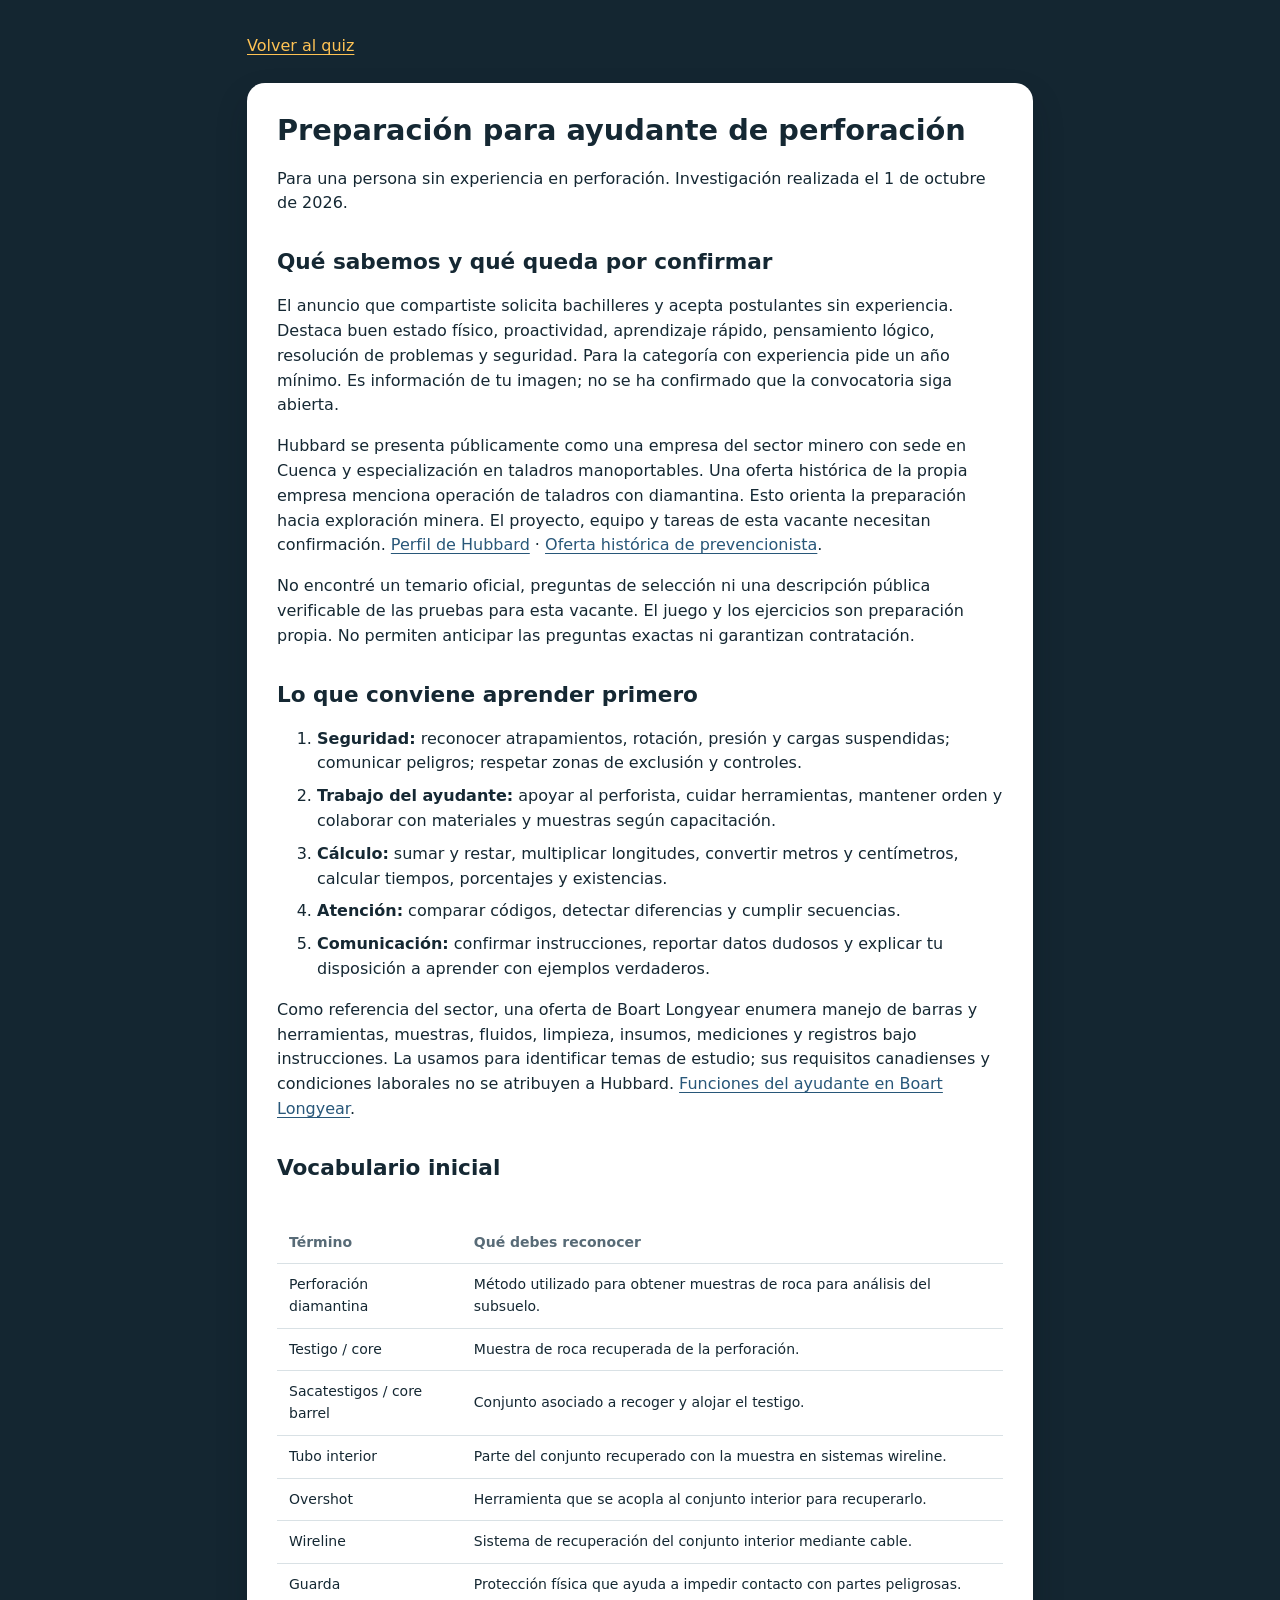
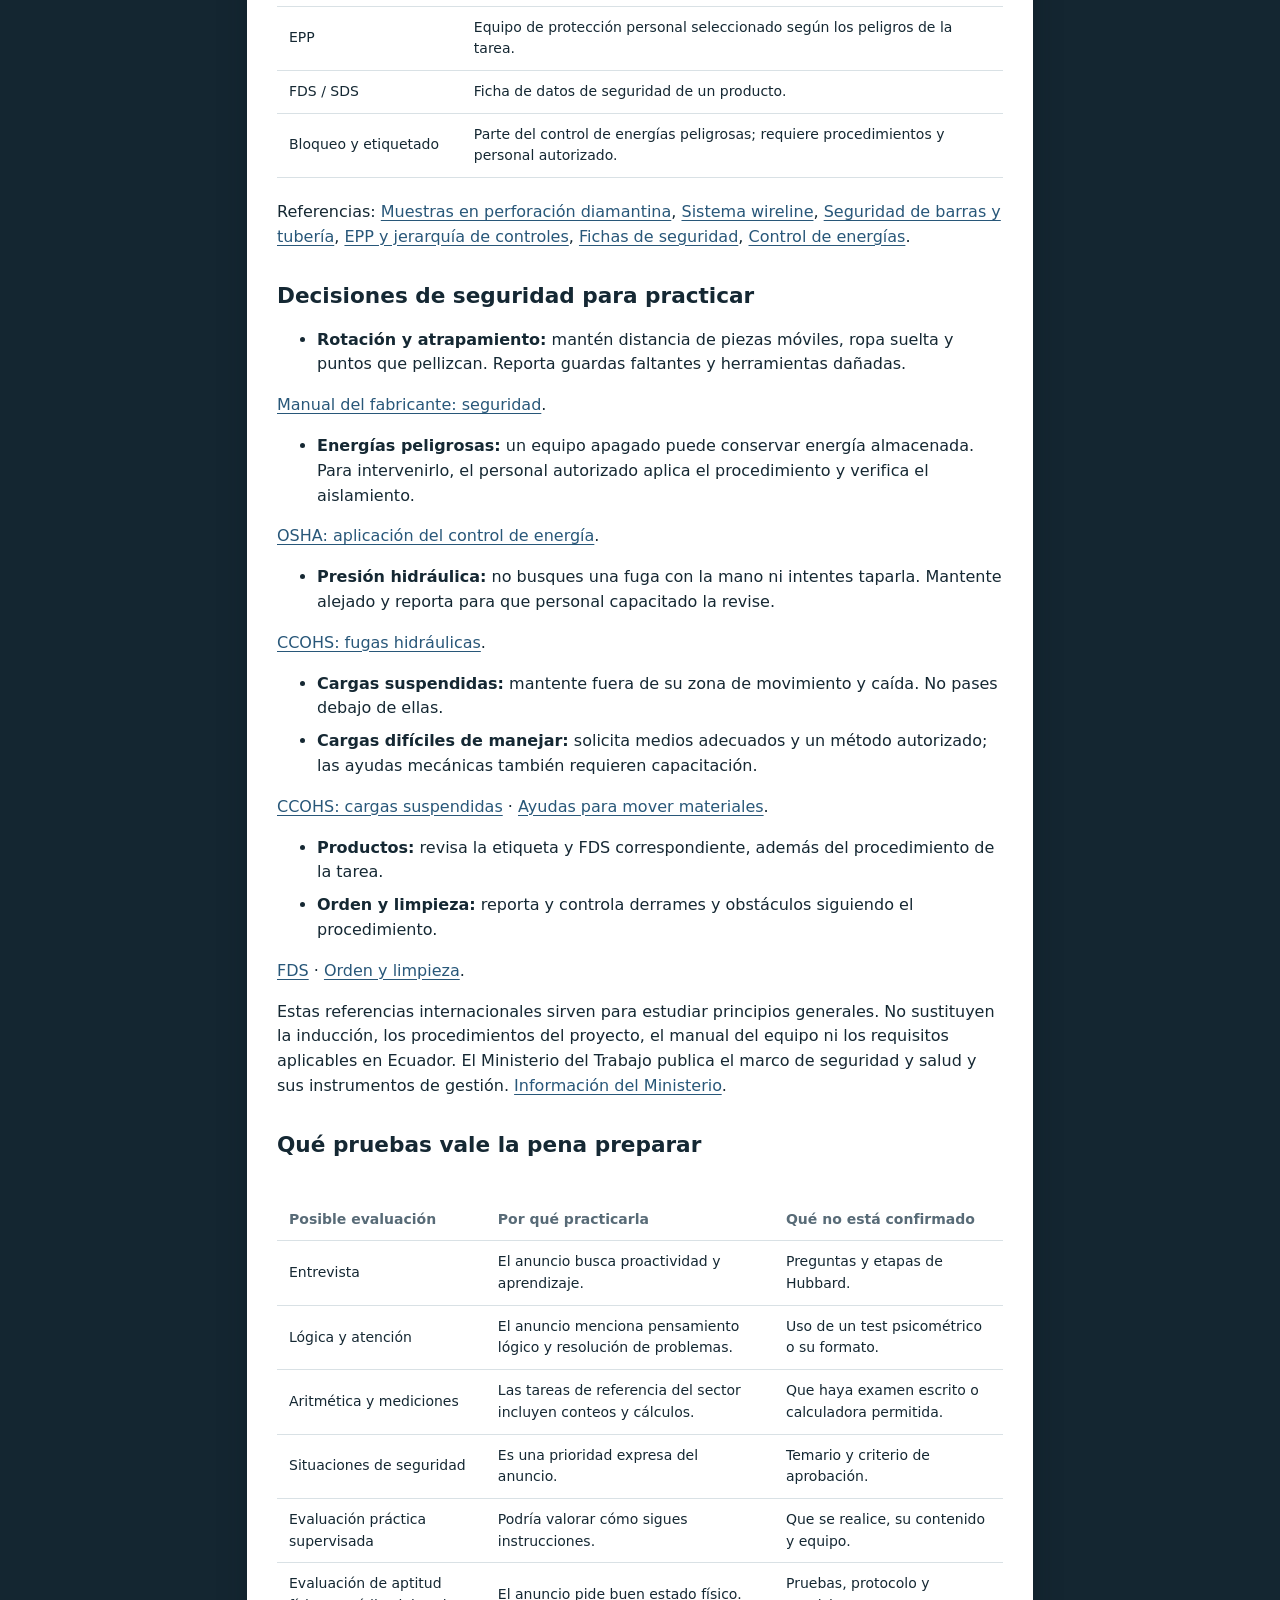
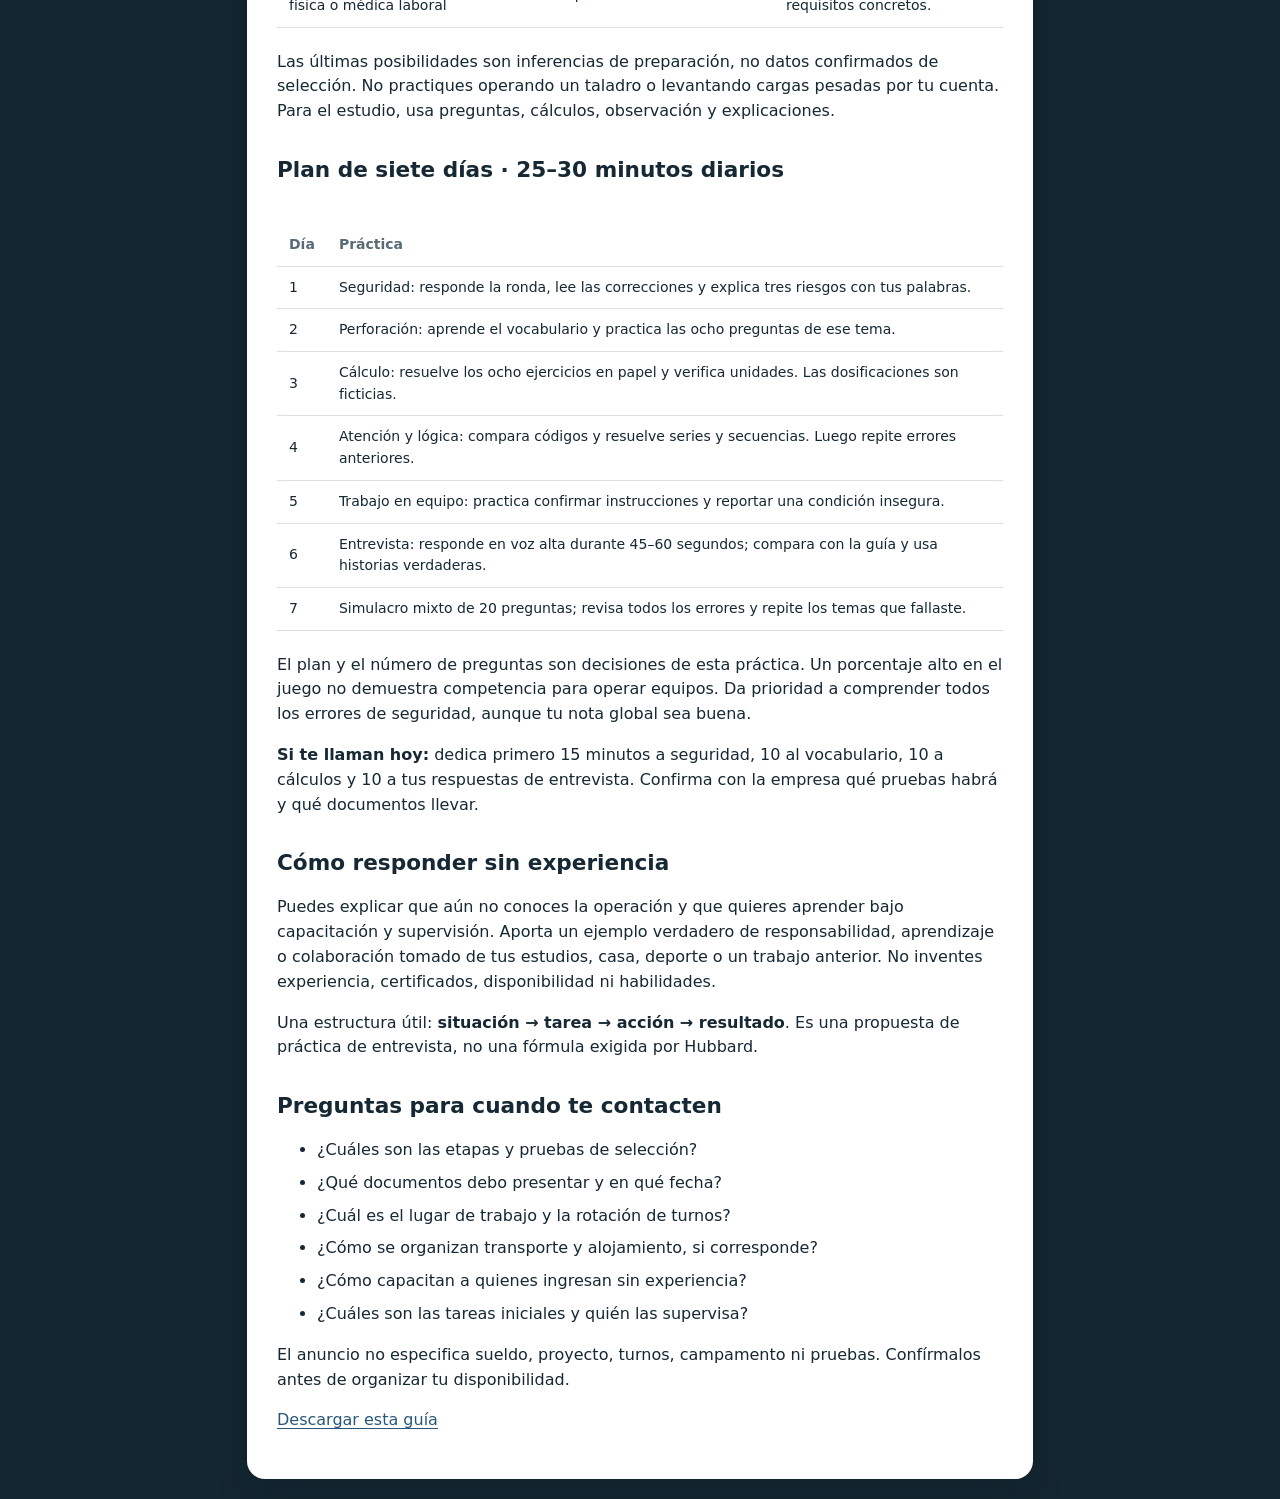
==== guia.html @ feb108bf "Add responsive drilling study quiz with credited photos" ====
<!doctype html><html lang="es"><head><meta charset="utf-8"><meta name="viewport" content="width=device-width,initial-scale=1"><meta name="theme-color" content="#142631"><title>Guía de estudio · Tu primer turno</title><link rel="stylesheet" href="styles.css"><style>.table-wrap{overflow-x:auto} .guide-wrap h1{font-size:1.8rem;line-height:1.2} .guide-wrap li{margin:8px 0}</style></head><body><div class="app-shell guide-wrap"><a href="index.html" style="color:#ffc354;display:inline-block;margin-bottom:24px">Volver al quiz</a><main class="game-panel"><h1>Preparación para ayudante de perforación</h1><p>Para una persona sin experiencia en perforación. Investigación realizada el 1 de octubre de 2026.</p><h2>Qué sabemos y qué queda por confirmar</h2><p>El anuncio que compartiste solicita bachilleres y acepta postulantes sin experiencia. Destaca buen estado físico, proactividad, aprendizaje rápido, pensamiento lógico, resolución de problemas y seguridad. Para la categoría con experiencia pide un año mínimo. Es información de tu imagen; no se ha confirmado que la convocatoria siga abierta.</p><p>Hubbard se presenta públicamente como una empresa del sector minero con sede en Cuenca y especialización en taladros manoportables. Una oferta histórica de la propia empresa menciona operación de taladros con diamantina. Esto orienta la preparación hacia exploración minera. El proyecto, equipo y tareas de esta vacante necesitan confirmación. <a href="https://ec.linkedin.com/company/hubbard-perforaciones-drilling-services" target="_blank" rel="noopener noreferrer">Perfil de Hubbard</a> · <a href="https://ec.linkedin.com/jobs/view/prevencionista-at-hubbard-perforaciones-drilling-services-3776964086" target="_blank" rel="noopener noreferrer">Oferta histórica de prevencionista</a>.</p><p>No encontré un temario oficial, preguntas de selección ni una descripción pública verificable de las pruebas para esta vacante. El juego y los ejercicios son preparación propia. No permiten anticipar las preguntas exactas ni garantizan contratación.</p><h2>Lo que conviene aprender primero</h2><ol><li><strong>Seguridad:</strong> reconocer atrapamientos, rotación, presión y cargas suspendidas; comunicar peligros; respetar zonas de exclusión y controles.</li><li><strong>Trabajo del ayudante:</strong> apoyar al perforista, cuidar herramientas, mantener orden y colaborar con materiales y muestras según capacitación.</li><li><strong>Cálculo:</strong> sumar y restar, multiplicar longitudes, convertir metros y centímetros, calcular tiempos, porcentajes y existencias.</li><li><strong>Atención:</strong> comparar códigos, detectar diferencias y cumplir secuencias.</li><li><strong>Comunicación:</strong> confirmar instrucciones, reportar datos dudosos y explicar tu disposición a aprender con ejemplos verdaderos.</li></ol><p>Como referencia del sector, una oferta de Boart Longyear enumera manejo de barras y herramientas, muestras, fluidos, limpieza, insumos, mediciones y registros bajo instrucciones. La usamos para identificar temas de estudio; sus requisitos canadienses y condiciones laborales no se atribuyen a Hubbard. <a href="https://careers.boartlongyear.com/jobs/underground-driller-assistant-timmins-on-ca-34" target="_blank" rel="noopener noreferrer">Funciones del ayudante en Boart Longyear</a>.</p><h2>Vocabulario inicial</h2><div class="table-wrap"><table><thead><tr><th>Término</th><th>Qué debes reconocer</th></tr></thead><tbody><tr><td>Perforación diamantina</td><td>Método utilizado para obtener muestras de roca para análisis del subsuelo.</td></tr><tr><td>Testigo / core</td><td>Muestra de roca recuperada de la perforación.</td></tr><tr><td>Sacatestigos / core barrel</td><td>Conjunto asociado a recoger y alojar el testigo.</td></tr><tr><td>Tubo interior</td><td>Parte del conjunto recuperado con la muestra en sistemas wireline.</td></tr><tr><td>Overshot</td><td>Herramienta que se acopla al conjunto interior para recuperarlo.</td></tr><tr><td>Wireline</td><td>Sistema de recuperación del conjunto interior mediante cable.</td></tr><tr><td>Guarda</td><td>Protección física que ayuda a impedir contacto con partes peligrosas.</td></tr><tr><td>EPP</td><td>Equipo de protección personal seleccionado según los peligros de la tarea.</td></tr><tr><td>FDS / SDS</td><td>Ficha de datos de seguridad de un producto.</td></tr><tr><td>Bloqueo y etiquetado</td><td>Parte del control de energías peligrosas; requiere procedimientos y personal autorizado.</td></tr></tbody></table></div><p>Referencias: <a href="https://www.boartlongyear.com/insite/semi-autonomous-drilling-crib-breaks-shift-change-overs-increased-productivity-13-5/" target="_blank" rel="noopener noreferrer">Muestras en perforación diamantina</a>, <a href="https://www.boartlongyear.com/srlsystem/" target="_blank" rel="noopener noreferrer">Sistema wireline</a>, <a href="https://www.boartlongyear.com/wp-content/uploads/Coring-Rods-and-Casing.pdf" target="_blank" rel="noopener noreferrer">Seguridad de barras y tubería</a>, <a href="https://www.ccohs.ca/oshanswers/hsprograms/hazard/hierarchy_controls.html" target="_blank" rel="noopener noreferrer">EPP y jerarquía de controles</a>, <a href="https://www.ccohs.ca/oshanswers/chemicals/whmis_ghs/sds.html" target="_blank" rel="noopener noreferrer">Fichas de seguridad</a>, <a href="https://www.osha.gov/etools/lockout-tagout/tutorial/application-energy-control" target="_blank" rel="noopener noreferrer">Control de energías</a>.</p><h2>Decisiones de seguridad para practicar</h2><ul><li><strong>Rotación y atrapamiento:</strong> mantén distancia de piezas móviles, ropa suelta y puntos que pellizcan. Reporta guardas faltantes y herramientas dañadas.</li></ul><p><a href="https://www.boartlongyear.com/wp-content/uploads/Coring-Rods-and-Casing.pdf" target="_blank" rel="noopener noreferrer">Manual del fabricante: seguridad</a>.</p><ul><li><strong>Energías peligrosas:</strong> un equipo apagado puede conservar energía almacenada. Para intervenirlo, el personal autorizado aplica el procedimiento y verifica el aislamiento.</li></ul><p><a href="https://www.osha.gov/etools/lockout-tagout/tutorial/application-energy-control" target="_blank" rel="noopener noreferrer">OSHA: aplicación del control de energía</a>.</p><ul><li><strong>Presión hidráulica:</strong> no busques una fuga con la mano ni intentes taparla. Mantente alejado y reporta para que personal capacitado la revise.</li></ul><p><a href="https://www.ccohs.ca/oshanswers/safety_haz/landscaping/compact_loaders.html" target="_blank" rel="noopener noreferrer">CCOHS: fugas hidráulicas</a>.</p><ul><li><strong>Cargas suspendidas:</strong> mantente fuera de su zona de movimiento y caída. No pases debajo de ellas.</li><li><strong>Cargas difíciles de manejar:</strong> solicita medios adecuados y un método autorizado; las ayudas mecánicas también requieren capacitación.</li></ul><p><a href="https://www.ccohs.ca/oshanswers/safety_haz/materials_handling/hoists.html" target="_blank" rel="noopener noreferrer">CCOHS: cargas suspendidas</a> · <a href="https://www.ccohs.ca/oshanswers/ergonomics/mmh/mechanicalaids_transport1.html" target="_blank" rel="noopener noreferrer">Ayudas para mover materiales</a>.</p><ul><li><strong>Productos:</strong> revisa la etiqueta y FDS correspondiente, además del procedimiento de la tarea.</li><li><strong>Orden y limpieza:</strong> reporta y controla derrames y obstáculos siguiendo el procedimiento.</li></ul><p><a href="https://www.ccohs.ca/oshanswers/chemicals/whmis_ghs/sds.html" target="_blank" rel="noopener noreferrer">FDS</a> · <a href="https://www.ccohs.ca/oshanswers/hsprograms/housekeeping/house.html" target="_blank" rel="noopener noreferrer">Orden y limpieza</a>.</p><p>Estas referencias internacionales sirven para estudiar principios generales. No sustituyen la inducción, los procedimientos del proyecto, el manual del equipo ni los requisitos aplicables en Ecuador. El Ministerio del Trabajo publica el marco de seguridad y salud y sus instrumentos de gestión. <a href="https://www.trabajo.gob.ec/actualizamos-el-modulo-de-seguridad-y-salud-en-la-plataforma-del-sistema-unico-de-trabajadores-sut/" target="_blank" rel="noopener noreferrer">Información del Ministerio</a>.</p><h2>Qué pruebas vale la pena preparar</h2><div class="table-wrap"><table><thead><tr><th>Posible evaluación</th><th>Por qué practicarla</th><th>Qué no está confirmado</th></tr></thead><tbody><tr><td>Entrevista</td><td>El anuncio busca proactividad y aprendizaje.</td><td>Preguntas y etapas de Hubbard.</td></tr><tr><td>Lógica y atención</td><td>El anuncio menciona pensamiento lógico y resolución de problemas.</td><td>Uso de un test psicométrico o su formato.</td></tr><tr><td>Aritmética y mediciones</td><td>Las tareas de referencia del sector incluyen conteos y cálculos.</td><td>Que haya examen escrito o calculadora permitida.</td></tr><tr><td>Situaciones de seguridad</td><td>Es una prioridad expresa del anuncio.</td><td>Temario y criterio de aprobación.</td></tr><tr><td>Evaluación práctica supervisada</td><td>Podría valorar cómo sigues instrucciones.</td><td>Que se realice, su contenido y equipo.</td></tr><tr><td>Evaluación de aptitud física o médica laboral</td><td>El anuncio pide buen estado físico.</td><td>Pruebas, protocolo y requisitos concretos.</td></tr></tbody></table></div><p>Las últimas posibilidades son inferencias de preparación, no datos confirmados de selección. No practiques operando un taladro o levantando cargas pesadas por tu cuenta. Para el estudio, usa preguntas, cálculos, observación y explicaciones.</p><h2>Plan de siete días · 25–30 minutos diarios</h2><div class="table-wrap"><table><thead><tr><th>Día</th><th>Práctica</th></tr></thead><tbody><tr><td>1</td><td>Seguridad: responde la ronda, lee las correcciones y explica tres riesgos con tus palabras.</td></tr><tr><td>2</td><td>Perforación: aprende el vocabulario y practica las ocho preguntas de ese tema.</td></tr><tr><td>3</td><td>Cálculo: resuelve los ocho ejercicios en papel y verifica unidades. Las dosificaciones son ficticias.</td></tr><tr><td>4</td><td>Atención y lógica: compara códigos y resuelve series y secuencias. Luego repite errores anteriores.</td></tr><tr><td>5</td><td>Trabajo en equipo: practica confirmar instrucciones y reportar una condición insegura.</td></tr><tr><td>6</td><td>Entrevista: responde en voz alta durante 45–60 segundos; compara con la guía y usa historias verdaderas.</td></tr><tr><td>7</td><td>Simulacro mixto de 20 preguntas; revisa todos los errores y repite los temas que fallaste.</td></tr></tbody></table></div><p>El plan y el número de preguntas son decisiones de esta práctica. Un porcentaje alto en el juego no demuestra competencia para operar equipos. Da prioridad a comprender todos los errores de seguridad, aunque tu nota global sea buena.</p><p><strong>Si te llaman hoy:</strong> dedica primero 15 minutos a seguridad, 10 al vocabulario, 10 a cálculos y 10 a tus respuestas de entrevista. Confirma con la empresa qué pruebas habrá y qué documentos llevar.</p><h2>Cómo responder sin experiencia</h2><p>Puedes explicar que aún no conoces la operación y que quieres aprender bajo capacitación y supervisión. Aporta un ejemplo verdadero de responsabilidad, aprendizaje o colaboración tomado de tus estudios, casa, deporte o un trabajo anterior. No inventes experiencia, certificados, disponibilidad ni habilidades.</p><p>Una estructura útil: <strong>situación → tarea → acción → resultado</strong>. Es una propuesta de práctica de entrevista, no una fórmula exigida por Hubbard.</p><h2>Preguntas para cuando te contacten</h2><ul><li>¿Cuáles son las etapas y pruebas de selección?</li><li>¿Qué documentos debo presentar y en qué fecha?</li><li>¿Cuál es el lugar de trabajo y la rotación de turnos?</li><li>¿Cómo se organizan transporte y alojamiento, si corresponde?</li><li>¿Cómo capacitan a quienes ingresan sin experiencia?</li><li>¿Cuáles son las tareas iniciales y quién las supervisa?</li></ul><p>El anuncio no especifica sueldo, proyecto, turnos, campamento ni pruebas. Confírmalos antes de organizar tu disponibilidad.</p><p><a href="guia.md" download>Descargar esta guía</a></p></main></div></body></html>
---- styles.css ----
:root{color-scheme:light;--ink:#152833;--muted:#586b77;--paper:#fff;--line:#d9e1e5;--amber:#ffc354;--green:#17654c;--red:#a02e31;font-family:system-ui,-apple-system,BlinkMacSystemFont,"Segoe UI",sans-serif;font-size:16px;line-height:1.55;color:var(--ink);background:#142631}
*{box-sizing:border-box}body{margin:0}button,select,input{font:inherit}button,a,select,input{touch-action:manipulation}button{cursor:pointer}button:disabled{cursor:default}a{color:inherit;text-underline-offset:3px}button:focus-visible,a:focus-visible,select:focus-visible,input:focus-visible,summary:focus-visible{outline:3px solid #b97609;outline-offset:4px}button{border:0}h1,h2,h3,p{margin-top:0}h2,h3{line-height:1.3}h2{font-size:1.35rem}h3{font-size:1.3rem}p{margin-bottom:1rem}.app-shell{max-width:1190px;margin:0 auto;padding:34px 32px 20px}.masthead{display:flex;justify-content:space-between;align-items:center;gap:20px;color:#fff;margin-bottom:28px}.masthead h1{font-size:2.4rem;line-height:1.12;letter-spacing:-.045em;margin:9px 0 8px}.masthead p{color:#c0ced6;margin:0}.title-dot{color:var(--amber)}.eyebrow{font-size:.75rem;letter-spacing:.12em;font-weight:750}.masthead .eyebrow{color:var(--amber)}.edition{border-left:2px solid var(--amber);padding-left:18px;white-space:nowrap}.edition span{display:block;font-weight:700;font-size:1.15rem}.edition small{color:#c0ced6;font-size:.875rem}.mode-nav{display:grid;grid-template-columns:repeat(4,minmax(0,1fr));gap:6px;padding:6px;background:#243b48;border-radius:14px;margin-bottom:24px}.mode-nav button{background:transparent;color:#d1dee5;border-radius:9px;min-height:50px;padding:10px 14px;font-weight:600;display:flex;align-items:center;justify-content:center;gap:9px}.mode-nav button:hover{background:#314c5d}.mode-nav button[aria-pressed=true]{color:var(--ink);background:var(--amber)}.nav-number{font-size:.75rem;opacity:.75;font-weight:600}.workspace{display:grid;grid-template-columns:minmax(0,1fr) 290px;gap:24px;align-items:start}.game-panel{background:var(--paper);border-radius:18px;padding:30px;min-width:0;box-shadow:0 16px 32px #06131c33}.study-panel{color:#fff;padding:14px 0 0 4px;min-width:0}.study-panel .eyebrow{color:#aabfc9}.study-panel h2{font-size:1.6rem;margin:12px 0 24px;letter-spacing:-.02em}.topic{display:flex;align-items:center;gap:12px;width:100%;background:transparent;color:#c6d6de;text-align:left;min-height:50px;border-radius:8px;padding:10px 12px;margin:4px 0;font-size:.9375rem}.topic:hover{background:#243b48}.topic.active{color:var(--ink);background:var(--amber);font-weight:650}.topic-index{font-size:.8125rem;font-variant-numeric:tabular-nums}.topic-count{margin-left:auto;font-size:.8125rem}.side-note{margin-top:24px;border-top:1px solid #526876;padding-top:22px}.side-note strong{color:var(--amber)}.side-note p{font-size:.9375rem;color:#c6d6de;margin:10px 0 14px}.text-button{padding:0;background:transparent;color:inherit;text-decoration:underline;text-underline-offset:4px;text-align:left;font-size:.875rem;min-height:40px}.device-note{color:#adc1cb;font-size:.8125rem;margin-top:20px}.quiz-top{display:flex;flex-wrap:wrap;align-items:center;justify-content:space-between;gap:12px;margin-bottom:20px}.badge{display:inline-block;background:#edf2f5;color:#365160;padding:5px 10px;border-radius:6px;font-size:.8125rem;font-weight:650}.badge.critical{background:#fff0d0;color:#754a04}.quiz-count{font-size:.875rem;color:var(--muted);font-variant-numeric:tabular-nums}.score-strip{display:flex;justify-content:space-between;gap:12px;color:var(--muted);font-size:.875rem;margin:12px 0 24px}.score-strip strong{color:var(--ink)}.progress{height:7px;background:#e4ebee;border-radius:10px;overflow:hidden;margin-bottom:16px}.progress-fill{height:100%;background:#cf8d23;transition:width .25s}.question{font-size:1.45rem;letter-spacing:-.025em;line-height:1.35;margin:0 0 20px}.answers{display:grid;gap:10px;margin:20px 0}.option{display:flex;align-items:center;gap:13px;min-height:60px;width:100%;padding:13px 15px;border:1px solid #ccd8df;background:#fff;border-radius:11px;text-align:left;color:var(--ink);line-height:1.45}.option:hover:not(:disabled){border-color:#a1680d;background:#fffaf0}.option-letter{flex-shrink:0;display:grid;place-items:center;width:30px;height:30px;border-radius:7px;background:#edf2f5;color:#49606e;font-size:.875rem;font-weight:650}.option:disabled{opacity:1;color:#596a75}.option.selected{border-color:#425d6e;background:#edf3f7}.option.correct{background:#e9f6ef;border-color:var(--green);color:#134d3b}.option.wrong{background:#faeded;border-color:var(--red);color:#802528}.option-label{flex:1;min-width:0}.choice-status{font-size:.75rem;display:block;font-weight:650;margin-top:3px}.feedback{padding:17px 18px;background:#eef7f2;border-radius:11px;margin:18px 0;color:#174f3d}.feedback.error{background:#fff4df;color:#694409}.feedback p{margin:7px 0 0}.source{font-size:.8125rem;margin-top:12px;display:block}.primary,.secondary{min-height:48px;border-radius:9px;padding:11px 20px;font-weight:650}.primary{background:var(--ink);color:#fff}.primary:hover{background:#294553}.secondary{background:#eef2f4;color:var(--ink)}.secondary:hover{background:#e0e9ee}.actions{display:flex;flex-wrap:wrap;gap:10px;margin-top:18px}.intro-label{color:#946411;margin-bottom:8px}.intro-copy{color:var(--muted);margin-bottom:20px}.exam-count{font-size:3rem;font-weight:800;line-height:1;margin-bottom:20px}.photo{margin:18px 0}.photo img{width:100%;max-height:330px;object-fit:contain;display:block;background:#edf2f5;border-radius:10px}.photo figcaption{font-size:.75rem;color:var(--muted);margin-top:7px}.photo-hint{font-size:.8125rem;color:var(--muted);margin-top:8px}.photo-toggle{display:inline-block;min-height:36px;font-size:.875rem}.result-score{font-size:3rem;font-weight:800;letter-spacing:-.05em;margin:5px 0}.result-score span{font-size:1.3rem;color:var(--muted);letter-spacing:0}.result-note{margin-top:4px;color:var(--muted)}table{border-collapse:collapse;width:100%;font-size:.9375rem;margin:22px 0}th,td{padding:11px 0;border-bottom:1px solid var(--line);text-align:left}th{font-weight:600;color:var(--muted)}th:last-child,td:last-child{text-align:right;font-variant-numeric:tabular-nums}details{border-top:1px solid var(--line);padding:14px 0}summary{cursor:pointer;line-height:1.5}summary .review-status{font-size:.8125rem;font-weight:700;margin-right:8px}.review-body{margin-top:14px}.review-answer{font-size:.9375rem;color:var(--muted)}.interview-help{background:#eff4f6;padding:18px;border-radius:10px;margin:18px 0}.check{display:flex;align-items:flex-start;gap:12px;min-height:42px;margin:8px 0}.check input{margin:5px 0;width:20px;height:20px;accent-color:var(--green);flex-shrink:0}.self-count{font-size:.875rem;font-weight:600;margin-top:20px}.guide-list{padding-left:22px}.guide-list li{margin:10px 0}.credit{font-size:.875rem;margin:18px 0}.guide-wrap{max-width:850px}.guide-wrap h2{margin-top:32px}.guide-wrap table{font-size:.875rem}.guide-wrap td,.guide-wrap th{padding:10px 12px;text-align:left}.guide-wrap a{color:#285779}.small{font-size:.875rem;color:var(--muted)}footer{display:flex;flex-wrap:wrap;justify-content:space-between;align-items:center;gap:12px;margin-top:24px;color:#bacbd4;font-size:.8125rem}footer span{max-width:740px}footer button{color:#d9e5eb}.skip{position:absolute;left:16px;top:-100px;background:var(--amber);padding:10px;color:var(--ink);z-index:20}.skip:focus{top:16px}.offline-note{color:var(--muted)}[hidden]{display:none!important}
@media(max-width:950px){.workspace{grid-template-columns:minmax(0,1fr) 240px}.app-shell{padding:26px 22px}.game-panel{padding:25px}.study-panel h2{font-size:1.35rem}}
@media(max-width:760px){.workspace{grid-template-columns:1fr}.study-panel{padding:0}.study-panel h2{font-size:1.25rem;margin-bottom:10px}.study-panel #topic-list{display:grid;grid-template-columns:1fr 1fr;gap:4px}.topic{font-size:.875rem;padding:10px;gap:9px}.topic-count{display:none}.side-note{margin-top:18px}.mode-nav{margin-bottom:18px}.mode-nav button{padding:8px;gap:6px;font-size:.875rem}.nav-number{display:none}.edition{display:none}.masthead{margin-bottom:20px}.masthead h1{font-size:2rem}.masthead p{font-size:.9375rem}.question{font-size:1.3rem}.study-panel .eyebrow{margin-top:22px}footer{margin-top:22px}.photo img{max-height:280px}}
@media(max-width:480px){.app-shell{padding:20px 14px}.game-panel{padding:22px 18px;border-radius:13px}.mode-nav{grid-template-columns:1fr 1fr}.mode-nav button{min-height:46px;font-size:.9375rem}.masthead .eyebrow{font-size:.6875rem;letter-spacing:.08em}.option{padding:12px;gap:10px;min-height:62px}.option-letter{width:28px;height:28px}.quiz-top{gap:8px}.quiz-count{font-size:.8125rem}.score-strip{font-size:.8125rem}.actions .primary{flex:1}.question{font-size:1.25rem}.photo img{max-height:235px}}
@media(prefers-reduced-motion:reduce){*,*::before,*::after{transition:none!important;scroll-behavior:auto!important}}
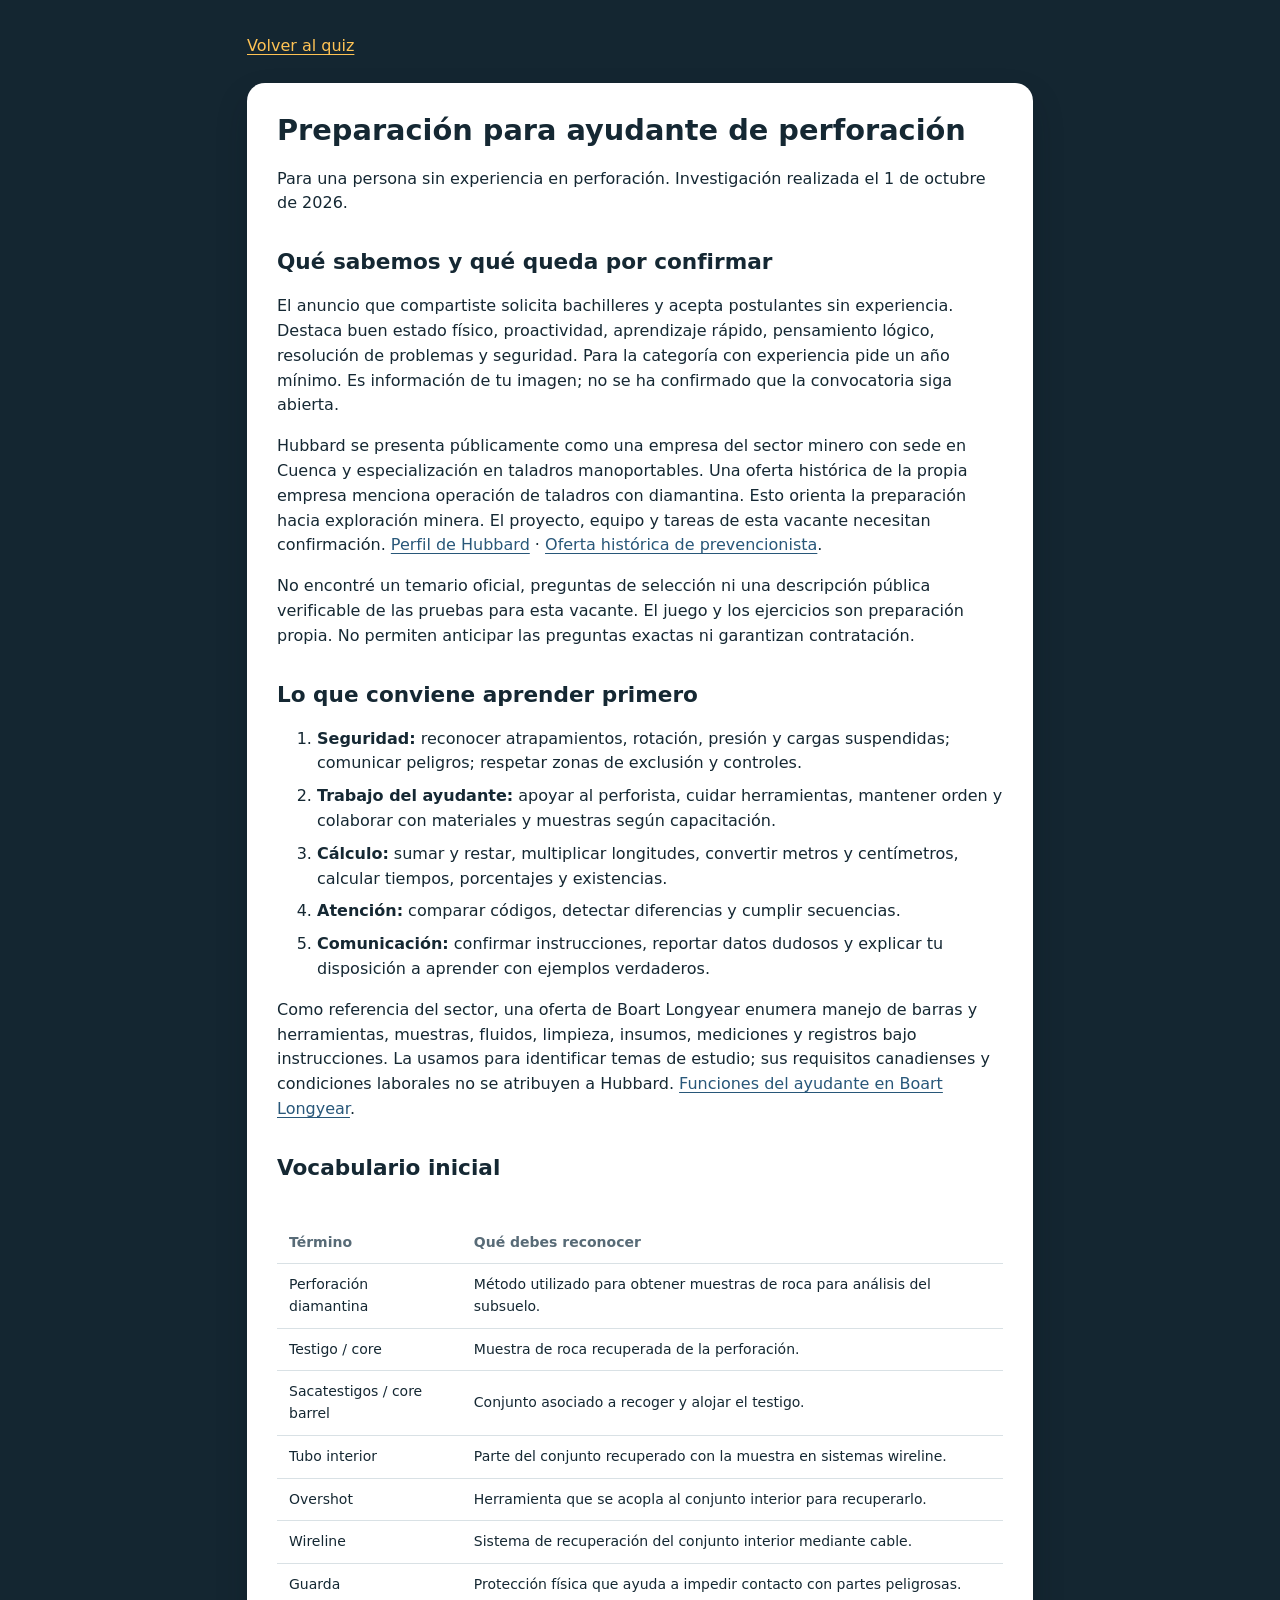
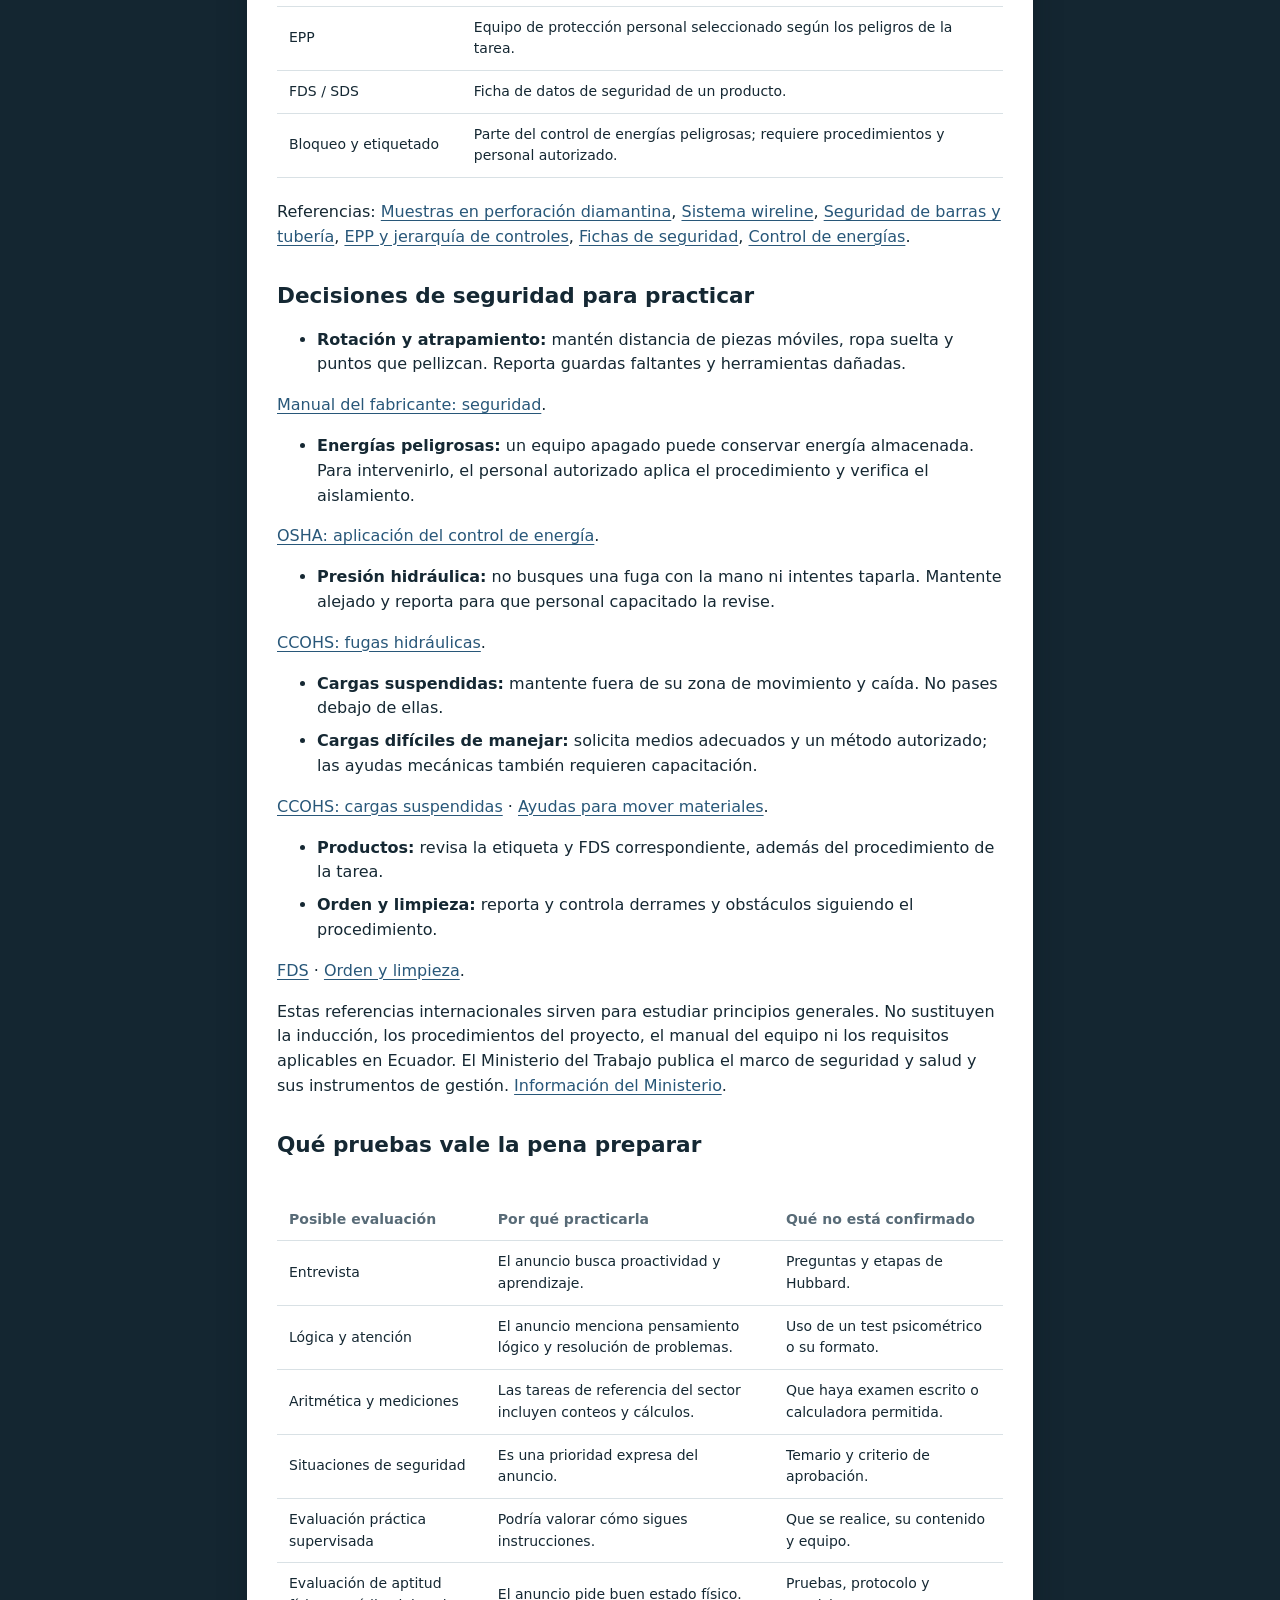
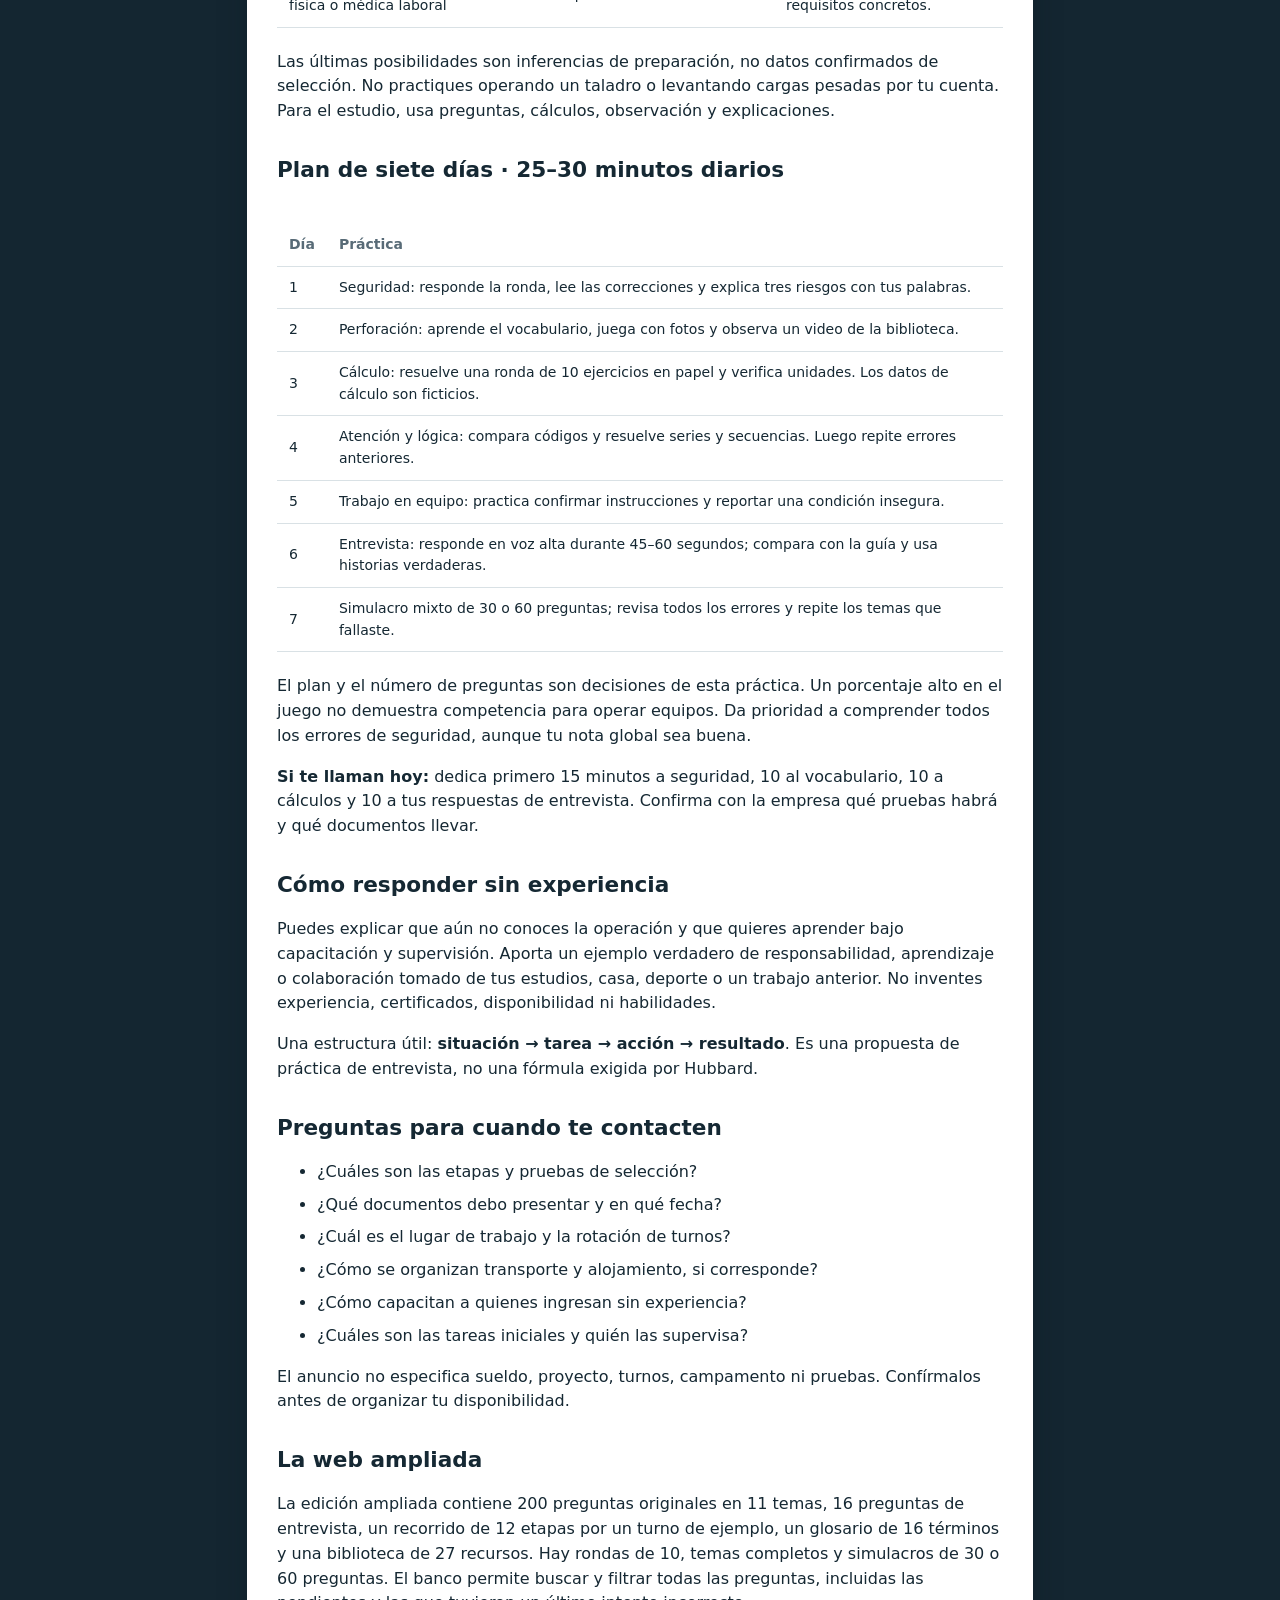
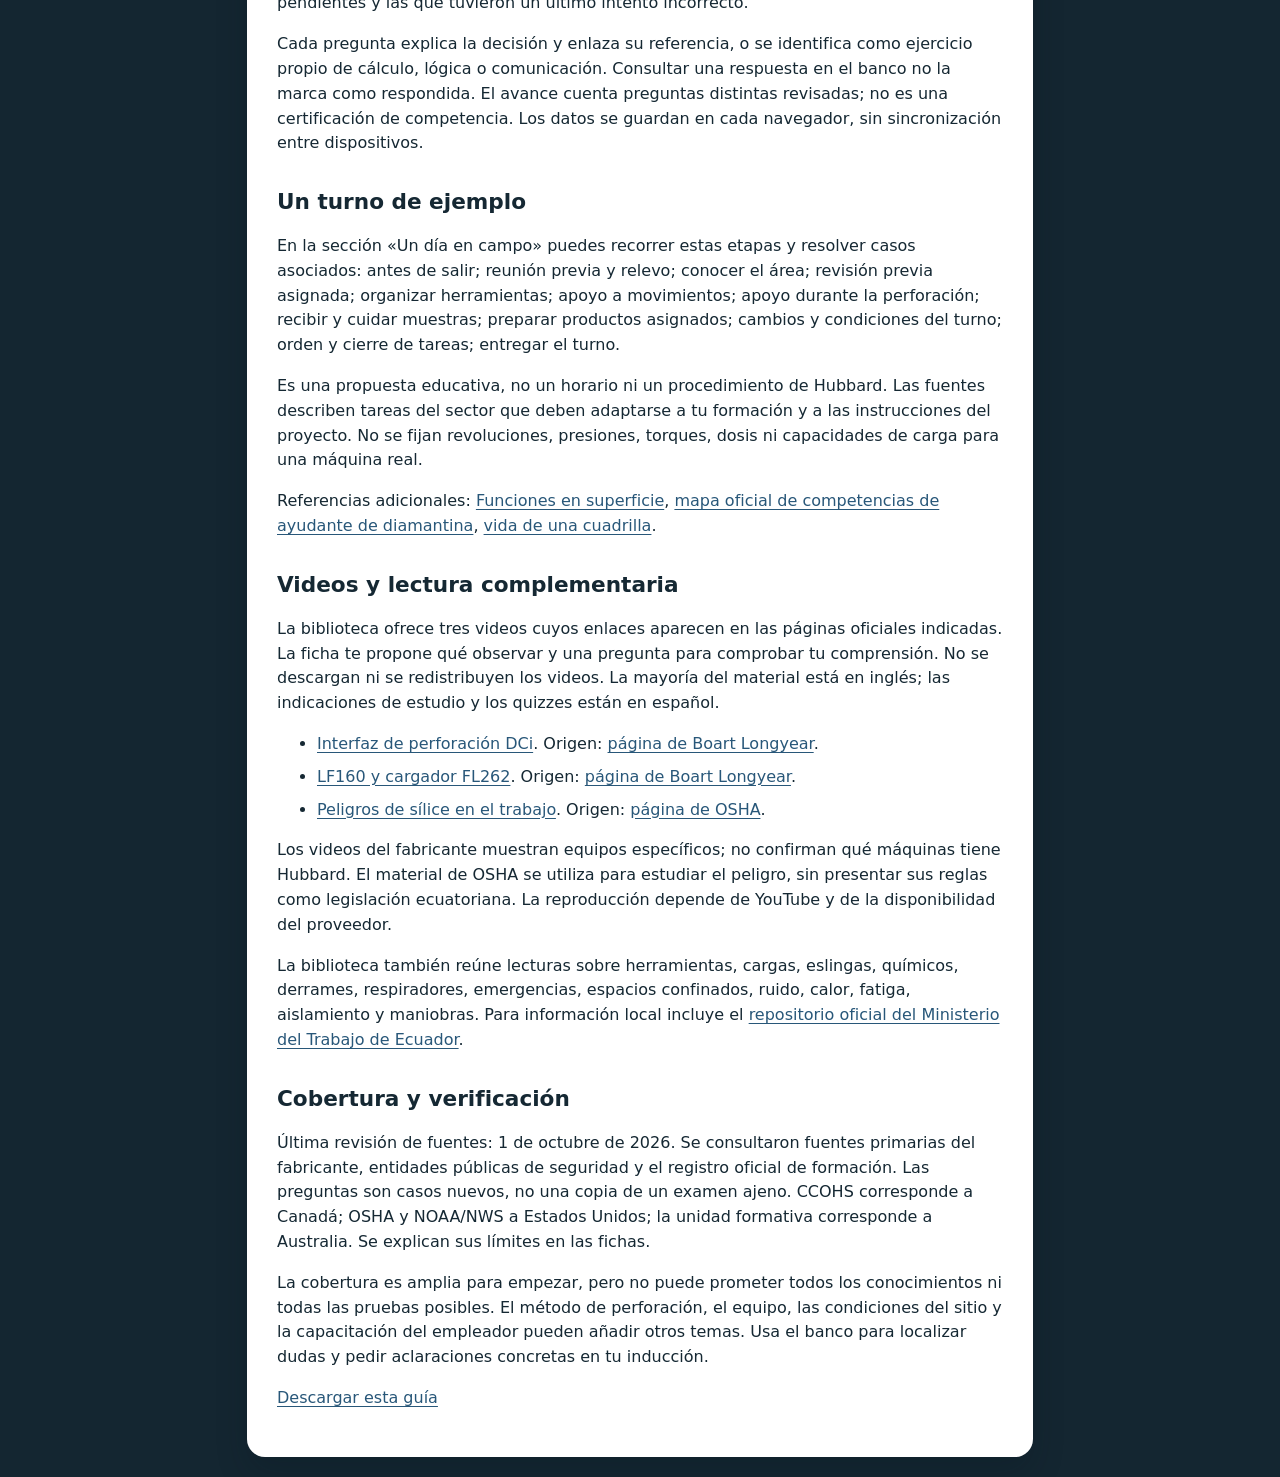
==== commit 53d1e87d: "Expand preparation to 200 questions with field scenarios and study library" ====
--- a/guia.html
+++ b/guia.html
@@ -1 +1 @@
-<!doctype html><html lang="es"><head><meta charset="utf-8"><meta name="viewport" content="width=device-width,initial-scale=1"><meta name="theme-color" content="#142631"><title>Guía de estudio · Tu primer turno</title><link rel="stylesheet" href="styles.css"><style>.table-wrap{overflow-x:auto} .guide-wrap h1{font-size:1.8rem;line-height:1.2} .guide-wrap li{margin:8px 0}</style></head><body><div class="app-shell guide-wrap"><a href="index.html" style="color:#ffc354;display:inline-block;margin-bottom:24px">Volver al quiz</a><main class="game-panel"><h1>Preparación para ayudante de perforación</h1><p>Para una persona sin experiencia en perforación. Investigación realizada el 1 de octubre de 2026.</p><h2>Qué sabemos y qué queda por confirmar</h2><p>El anuncio que compartiste solicita bachilleres y acepta postulantes sin experiencia. Destaca buen estado físico, proactividad, aprendizaje rápido, pensamiento lógico, resolución de problemas y seguridad. Para la categoría con experiencia pide un año mínimo. Es información de tu imagen; no se ha confirmado que la convocatoria siga abierta.</p><p>Hubbard se presenta públicamente como una empresa del sector minero con sede en Cuenca y especialización en taladros manoportables. Una oferta histórica de la propia empresa menciona operación de taladros con diamantina. Esto orienta la preparación hacia exploración minera. El proyecto, equipo y tareas de esta vacante necesitan confirmación. <a href="https://ec.linkedin.com/company/hubbard-perforaciones-drilling-services" target="_blank" rel="noopener noreferrer">Perfil de Hubbard</a> · <a href="https://ec.linkedin.com/jobs/view/prevencionista-at-hubbard-perforaciones-drilling-services-3776964086" target="_blank" rel="noopener noreferrer">Oferta histórica de prevencionista</a>.</p><p>No encontré un temario oficial, preguntas de selección ni una descripción pública verificable de las pruebas para esta vacante. El juego y los ejercicios son preparación propia. No permiten anticipar las preguntas exactas ni garantizan contratación.</p><h2>Lo que conviene aprender primero</h2><ol><li><strong>Seguridad:</strong> reconocer atrapamientos, rotación, presión y cargas suspendidas; comunicar peligros; respetar zonas de exclusión y controles.</li><li><strong>Trabajo del ayudante:</strong> apoyar al perforista, cuidar herramientas, mantener orden y colaborar con materiales y muestras según capacitación.</li><li><strong>Cálculo:</strong> sumar y restar, multiplicar longitudes, convertir metros y centímetros, calcular tiempos, porcentajes y existencias.</li><li><strong>Atención:</strong> comparar códigos, detectar diferencias y cumplir secuencias.</li><li><strong>Comunicación:</strong> confirmar instrucciones, reportar datos dudosos y explicar tu disposición a aprender con ejemplos verdaderos.</li></ol><p>Como referencia del sector, una oferta de Boart Longyear enumera manejo de barras y herramientas, muestras, fluidos, limpieza, insumos, mediciones y registros bajo instrucciones. La usamos para identificar temas de estudio; sus requisitos canadienses y condiciones laborales no se atribuyen a Hubbard. <a href="https://careers.boartlongyear.com/jobs/underground-driller-assistant-timmins-on-ca-34" target="_blank" rel="noopener noreferrer">Funciones del ayudante en Boart Longyear</a>.</p><h2>Vocabulario inicial</h2><div class="table-wrap"><table><thead><tr><th>Término</th><th>Qué debes reconocer</th></tr></thead><tbody><tr><td>Perforación diamantina</td><td>Método utilizado para obtener muestras de roca para análisis del subsuelo.</td></tr><tr><td>Testigo / core</td><td>Muestra de roca recuperada de la perforación.</td></tr><tr><td>Sacatestigos / core barrel</td><td>Conjunto asociado a recoger y alojar el testigo.</td></tr><tr><td>Tubo interior</td><td>Parte del conjunto recuperado con la muestra en sistemas wireline.</td></tr><tr><td>Overshot</td><td>Herramienta que se acopla al conjunto interior para recuperarlo.</td></tr><tr><td>Wireline</td><td>Sistema de recuperación del conjunto interior mediante cable.</td></tr><tr><td>Guarda</td><td>Protección física que ayuda a impedir contacto con partes peligrosas.</td></tr><tr><td>EPP</td><td>Equipo de protección personal seleccionado según los peligros de la tarea.</td></tr><tr><td>FDS / SDS</td><td>Ficha de datos de seguridad de un producto.</td></tr><tr><td>Bloqueo y etiquetado</td><td>Parte del control de energías peligrosas; requiere procedimientos y personal autorizado.</td></tr></tbody></table></div><p>Referencias: <a href="https://www.boartlongyear.com/insite/semi-autonomous-drilling-crib-breaks-shift-change-overs-increased-productivity-13-5/" target="_blank" rel="noopener noreferrer">Muestras en perforación diamantina</a>, <a href="https://www.boartlongyear.com/srlsystem/" target="_blank" rel="noopener noreferrer">Sistema wireline</a>, <a href="https://www.boartlongyear.com/wp-content/uploads/Coring-Rods-and-Casing.pdf" target="_blank" rel="noopener noreferrer">Seguridad de barras y tubería</a>, <a href="https://www.ccohs.ca/oshanswers/hsprograms/hazard/hierarchy_controls.html" target="_blank" rel="noopener noreferrer">EPP y jerarquía de controles</a>, <a href="https://www.ccohs.ca/oshanswers/chemicals/whmis_ghs/sds.html" target="_blank" rel="noopener noreferrer">Fichas de seguridad</a>, <a href="https://www.osha.gov/etools/lockout-tagout/tutorial/application-energy-control" target="_blank" rel="noopener noreferrer">Control de energías</a>.</p><h2>Decisiones de seguridad para practicar</h2><ul><li><strong>Rotación y atrapamiento:</strong> mantén distancia de piezas móviles, ropa suelta y puntos que pellizcan. Reporta guardas faltantes y herramientas dañadas.</li></ul><p><a href="https://www.boartlongyear.com/wp-content/uploads/Coring-Rods-and-Casing.pdf" target="_blank" rel="noopener noreferrer">Manual del fabricante: seguridad</a>.</p><ul><li><strong>Energías peligrosas:</strong> un equipo apagado puede conservar energía almacenada. Para intervenirlo, el personal autorizado aplica el procedimiento y verifica el aislamiento.</li></ul><p><a href="https://www.osha.gov/etools/lockout-tagout/tutorial/application-energy-control" target="_blank" rel="noopener noreferrer">OSHA: aplicación del control de energía</a>.</p><ul><li><strong>Presión hidráulica:</strong> no busques una fuga con la mano ni intentes taparla. Mantente alejado y reporta para que personal capacitado la revise.</li></ul><p><a href="https://www.ccohs.ca/oshanswers/safety_haz/landscaping/compact_loaders.html" target="_blank" rel="noopener noreferrer">CCOHS: fugas hidráulicas</a>.</p><ul><li><strong>Cargas suspendidas:</strong> mantente fuera de su zona de movimiento y caída. No pases debajo de ellas.</li><li><strong>Cargas difíciles de manejar:</strong> solicita medios adecuados y un método autorizado; las ayudas mecánicas también requieren capacitación.</li></ul><p><a href="https://www.ccohs.ca/oshanswers/safety_haz/materials_handling/hoists.html" target="_blank" rel="noopener noreferrer">CCOHS: cargas suspendidas</a> · <a href="https://www.ccohs.ca/oshanswers/ergonomics/mmh/mechanicalaids_transport1.html" target="_blank" rel="noopener noreferrer">Ayudas para mover materiales</a>.</p><ul><li><strong>Productos:</strong> revisa la etiqueta y FDS correspondiente, además del procedimiento de la tarea.</li><li><strong>Orden y limpieza:</strong> reporta y controla derrames y obstáculos siguiendo el procedimiento.</li></ul><p><a href="https://www.ccohs.ca/oshanswers/chemicals/whmis_ghs/sds.html" target="_blank" rel="noopener noreferrer">FDS</a> · <a href="https://www.ccohs.ca/oshanswers/hsprograms/housekeeping/house.html" target="_blank" rel="noopener noreferrer">Orden y limpieza</a>.</p><p>Estas referencias internacionales sirven para estudiar principios generales. No sustituyen la inducción, los procedimientos del proyecto, el manual del equipo ni los requisitos aplicables en Ecuador. El Ministerio del Trabajo publica el marco de seguridad y salud y sus instrumentos de gestión. <a href="https://www.trabajo.gob.ec/actualizamos-el-modulo-de-seguridad-y-salud-en-la-plataforma-del-sistema-unico-de-trabajadores-sut/" target="_blank" rel="noopener noreferrer">Información del Ministerio</a>.</p><h2>Qué pruebas vale la pena preparar</h2><div class="table-wrap"><table><thead><tr><th>Posible evaluación</th><th>Por qué practicarla</th><th>Qué no está confirmado</th></tr></thead><tbody><tr><td>Entrevista</td><td>El anuncio busca proactividad y aprendizaje.</td><td>Preguntas y etapas de Hubbard.</td></tr><tr><td>Lógica y atención</td><td>El anuncio menciona pensamiento lógico y resolución de problemas.</td><td>Uso de un test psicométrico o su formato.</td></tr><tr><td>Aritmética y mediciones</td><td>Las tareas de referencia del sector incluyen conteos y cálculos.</td><td>Que haya examen escrito o calculadora permitida.</td></tr><tr><td>Situaciones de seguridad</td><td>Es una prioridad expresa del anuncio.</td><td>Temario y criterio de aprobación.</td></tr><tr><td>Evaluación práctica supervisada</td><td>Podría valorar cómo sigues instrucciones.</td><td>Que se realice, su contenido y equipo.</td></tr><tr><td>Evaluación de aptitud física o médica laboral</td><td>El anuncio pide buen estado físico.</td><td>Pruebas, protocolo y requisitos concretos.</td></tr></tbody></table></div><p>Las últimas posibilidades son inferencias de preparación, no datos confirmados de selección. No practiques operando un taladro o levantando cargas pesadas por tu cuenta. Para el estudio, usa preguntas, cálculos, observación y explicaciones.</p><h2>Plan de siete días · 25–30 minutos diarios</h2><div class="table-wrap"><table><thead><tr><th>Día</th><th>Práctica</th></tr></thead><tbody><tr><td>1</td><td>Seguridad: responde la ronda, lee las correcciones y explica tres riesgos con tus palabras.</td></tr><tr><td>2</td><td>Perforación: aprende el vocabulario y practica las ocho preguntas de ese tema.</td></tr><tr><td>3</td><td>Cálculo: resuelve los ocho ejercicios en papel y verifica unidades. Las dosificaciones son ficticias.</td></tr><tr><td>4</td><td>Atención y lógica: compara códigos y resuelve series y secuencias. Luego repite errores anteriores.</td></tr><tr><td>5</td><td>Trabajo en equipo: practica confirmar instrucciones y reportar una condición insegura.</td></tr><tr><td>6</td><td>Entrevista: responde en voz alta durante 45–60 segundos; compara con la guía y usa historias verdaderas.</td></tr><tr><td>7</td><td>Simulacro mixto de 20 preguntas; revisa todos los errores y repite los temas que fallaste.</td></tr></tbody></table></div><p>El plan y el número de preguntas son decisiones de esta práctica. Un porcentaje alto en el juego no demuestra competencia para operar equipos. Da prioridad a comprender todos los errores de seguridad, aunque tu nota global sea buena.</p><p><strong>Si te llaman hoy:</strong> dedica primero 15 minutos a seguridad, 10 al vocabulario, 10 a cálculos y 10 a tus respuestas de entrevista. Confirma con la empresa qué pruebas habrá y qué documentos llevar.</p><h2>Cómo responder sin experiencia</h2><p>Puedes explicar que aún no conoces la operación y que quieres aprender bajo capacitación y supervisión. Aporta un ejemplo verdadero de responsabilidad, aprendizaje o colaboración tomado de tus estudios, casa, deporte o un trabajo anterior. No inventes experiencia, certificados, disponibilidad ni habilidades.</p><p>Una estructura útil: <strong>situación → tarea → acción → resultado</strong>. Es una propuesta de práctica de entrevista, no una fórmula exigida por Hubbard.</p><h2>Preguntas para cuando te contacten</h2><ul><li>¿Cuáles son las etapas y pruebas de selección?</li><li>¿Qué documentos debo presentar y en qué fecha?</li><li>¿Cuál es el lugar de trabajo y la rotación de turnos?</li><li>¿Cómo se organizan transporte y alojamiento, si corresponde?</li><li>¿Cómo capacitan a quienes ingresan sin experiencia?</li><li>¿Cuáles son las tareas iniciales y quién las supervisa?</li></ul><p>El anuncio no especifica sueldo, proyecto, turnos, campamento ni pruebas. Confírmalos antes de organizar tu disponibilidad.</p><p><a href="guia.md" download>Descargar esta guía</a></p></main></div></body></html>+<!doctype html><html lang="es"><head><meta charset="utf-8"><meta name="viewport" content="width=device-width,initial-scale=1"><meta name="theme-color" content="#142631"><title>Guía de estudio · Tu primer turno</title><link rel="stylesheet" href="styles.css"><style>.table-wrap{overflow-x:auto} .guide-wrap h1{font-size:1.8rem;line-height:1.2} .guide-wrap li{margin:8px 0}</style></head><body><div class="app-shell guide-wrap"><a href="index.html" style="color:#ffc354;display:inline-block;margin-bottom:24px">Volver al quiz</a><main class="game-panel"><h1>Preparación para ayudante de perforación</h1><p>Para una persona sin experiencia en perforación. Investigación realizada el 1 de octubre de 2026.</p><h2>Qué sabemos y qué queda por confirmar</h2><p>El anuncio que compartiste solicita bachilleres y acepta postulantes sin experiencia. Destaca buen estado físico, proactividad, aprendizaje rápido, pensamiento lógico, resolución de problemas y seguridad. Para la categoría con experiencia pide un año mínimo. Es información de tu imagen; no se ha confirmado que la convocatoria siga abierta.</p><p>Hubbard se presenta públicamente como una empresa del sector minero con sede en Cuenca y especialización en taladros manoportables. Una oferta histórica de la propia empresa menciona operación de taladros con diamantina. Esto orienta la preparación hacia exploración minera. El proyecto, equipo y tareas de esta vacante necesitan confirmación. <a href="https://ec.linkedin.com/company/hubbard-perforaciones-drilling-services" target="_blank" rel="noopener noreferrer">Perfil de Hubbard</a> · <a href="https://ec.linkedin.com/jobs/view/prevencionista-at-hubbard-perforaciones-drilling-services-3776964086" target="_blank" rel="noopener noreferrer">Oferta histórica de prevencionista</a>.</p><p>No encontré un temario oficial, preguntas de selección ni una descripción pública verificable de las pruebas para esta vacante. El juego y los ejercicios son preparación propia. No permiten anticipar las preguntas exactas ni garantizan contratación.</p><h2>Lo que conviene aprender primero</h2><ol><li><strong>Seguridad:</strong> reconocer atrapamientos, rotación, presión y cargas suspendidas; comunicar peligros; respetar zonas de exclusión y controles.</li><li><strong>Trabajo del ayudante:</strong> apoyar al perforista, cuidar herramientas, mantener orden y colaborar con materiales y muestras según capacitación.</li><li><strong>Cálculo:</strong> sumar y restar, multiplicar longitudes, convertir metros y centímetros, calcular tiempos, porcentajes y existencias.</li><li><strong>Atención:</strong> comparar códigos, detectar diferencias y cumplir secuencias.</li><li><strong>Comunicación:</strong> confirmar instrucciones, reportar datos dudosos y explicar tu disposición a aprender con ejemplos verdaderos.</li></ol><p>Como referencia del sector, una oferta de Boart Longyear enumera manejo de barras y herramientas, muestras, fluidos, limpieza, insumos, mediciones y registros bajo instrucciones. La usamos para identificar temas de estudio; sus requisitos canadienses y condiciones laborales no se atribuyen a Hubbard. <a href="https://careers.boartlongyear.com/jobs/underground-driller-assistant-timmins-on-ca-34" target="_blank" rel="noopener noreferrer">Funciones del ayudante en Boart Longyear</a>.</p><h2>Vocabulario inicial</h2><div class="table-wrap"><table><thead><tr><th>Término</th><th>Qué debes reconocer</th></tr></thead><tbody><tr><td>Perforación diamantina</td><td>Método utilizado para obtener muestras de roca para análisis del subsuelo.</td></tr><tr><td>Testigo / core</td><td>Muestra de roca recuperada de la perforación.</td></tr><tr><td>Sacatestigos / core barrel</td><td>Conjunto asociado a recoger y alojar el testigo.</td></tr><tr><td>Tubo interior</td><td>Parte del conjunto recuperado con la muestra en sistemas wireline.</td></tr><tr><td>Overshot</td><td>Herramienta que se acopla al conjunto interior para recuperarlo.</td></tr><tr><td>Wireline</td><td>Sistema de recuperación del conjunto interior mediante cable.</td></tr><tr><td>Guarda</td><td>Protección física que ayuda a impedir contacto con partes peligrosas.</td></tr><tr><td>EPP</td><td>Equipo de protección personal seleccionado según los peligros de la tarea.</td></tr><tr><td>FDS / SDS</td><td>Ficha de datos de seguridad de un producto.</td></tr><tr><td>Bloqueo y etiquetado</td><td>Parte del control de energías peligrosas; requiere procedimientos y personal autorizado.</td></tr></tbody></table></div><p>Referencias: <a href="https://www.boartlongyear.com/insite/semi-autonomous-drilling-crib-breaks-shift-change-overs-increased-productivity-13-5/" target="_blank" rel="noopener noreferrer">Muestras en perforación diamantina</a>, <a href="https://www.boartlongyear.com/srlsystem/" target="_blank" rel="noopener noreferrer">Sistema wireline</a>, <a href="https://www.boartlongyear.com/wp-content/uploads/Coring-Rods-and-Casing.pdf" target="_blank" rel="noopener noreferrer">Seguridad de barras y tubería</a>, <a href="https://www.ccohs.ca/oshanswers/hsprograms/hazard/hierarchy_controls.html" target="_blank" rel="noopener noreferrer">EPP y jerarquía de controles</a>, <a href="https://www.ccohs.ca/oshanswers/chemicals/whmis_ghs/sds.html" target="_blank" rel="noopener noreferrer">Fichas de seguridad</a>, <a href="https://www.osha.gov/etools/lockout-tagout/tutorial/application-energy-control" target="_blank" rel="noopener noreferrer">Control de energías</a>.</p><h2>Decisiones de seguridad para practicar</h2><ul><li><strong>Rotación y atrapamiento:</strong> mantén distancia de piezas móviles, ropa suelta y puntos que pellizcan. Reporta guardas faltantes y herramientas dañadas.</li></ul><p><a href="https://www.boartlongyear.com/wp-content/uploads/Coring-Rods-and-Casing.pdf" target="_blank" rel="noopener noreferrer">Manual del fabricante: seguridad</a>.</p><ul><li><strong>Energías peligrosas:</strong> un equipo apagado puede conservar energía almacenada. Para intervenirlo, el personal autorizado aplica el procedimiento y verifica el aislamiento.</li></ul><p><a href="https://www.osha.gov/etools/lockout-tagout/tutorial/application-energy-control" target="_blank" rel="noopener noreferrer">OSHA: aplicación del control de energía</a>.</p><ul><li><strong>Presión hidráulica:</strong> no busques una fuga con la mano ni intentes taparla. Mantente alejado y reporta para que personal capacitado la revise.</li></ul><p><a href="https://www.ccohs.ca/oshanswers/safety_haz/landscaping/compact_loaders.html" target="_blank" rel="noopener noreferrer">CCOHS: fugas hidráulicas</a>.</p><ul><li><strong>Cargas suspendidas:</strong> mantente fuera de su zona de movimiento y caída. No pases debajo de ellas.</li><li><strong>Cargas difíciles de manejar:</strong> solicita medios adecuados y un método autorizado; las ayudas mecánicas también requieren capacitación.</li></ul><p><a href="https://www.ccohs.ca/oshanswers/safety_haz/materials_handling/hoists.html" target="_blank" rel="noopener noreferrer">CCOHS: cargas suspendidas</a> · <a href="https://www.ccohs.ca/oshanswers/ergonomics/mmh/mechanicalaids_transport1.html" target="_blank" rel="noopener noreferrer">Ayudas para mover materiales</a>.</p><ul><li><strong>Productos:</strong> revisa la etiqueta y FDS correspondiente, además del procedimiento de la tarea.</li><li><strong>Orden y limpieza:</strong> reporta y controla derrames y obstáculos siguiendo el procedimiento.</li></ul><p><a href="https://www.ccohs.ca/oshanswers/chemicals/whmis_ghs/sds.html" target="_blank" rel="noopener noreferrer">FDS</a> · <a href="https://www.ccohs.ca/oshanswers/hsprograms/housekeeping/house.html" target="_blank" rel="noopener noreferrer">Orden y limpieza</a>.</p><p>Estas referencias internacionales sirven para estudiar principios generales. No sustituyen la inducción, los procedimientos del proyecto, el manual del equipo ni los requisitos aplicables en Ecuador. El Ministerio del Trabajo publica el marco de seguridad y salud y sus instrumentos de gestión. <a href="https://www.trabajo.gob.ec/actualizamos-el-modulo-de-seguridad-y-salud-en-la-plataforma-del-sistema-unico-de-trabajadores-sut/" target="_blank" rel="noopener noreferrer">Información del Ministerio</a>.</p><h2>Qué pruebas vale la pena preparar</h2><div class="table-wrap"><table><thead><tr><th>Posible evaluación</th><th>Por qué practicarla</th><th>Qué no está confirmado</th></tr></thead><tbody><tr><td>Entrevista</td><td>El anuncio busca proactividad y aprendizaje.</td><td>Preguntas y etapas de Hubbard.</td></tr><tr><td>Lógica y atención</td><td>El anuncio menciona pensamiento lógico y resolución de problemas.</td><td>Uso de un test psicométrico o su formato.</td></tr><tr><td>Aritmética y mediciones</td><td>Las tareas de referencia del sector incluyen conteos y cálculos.</td><td>Que haya examen escrito o calculadora permitida.</td></tr><tr><td>Situaciones de seguridad</td><td>Es una prioridad expresa del anuncio.</td><td>Temario y criterio de aprobación.</td></tr><tr><td>Evaluación práctica supervisada</td><td>Podría valorar cómo sigues instrucciones.</td><td>Que se realice, su contenido y equipo.</td></tr><tr><td>Evaluación de aptitud física o médica laboral</td><td>El anuncio pide buen estado físico.</td><td>Pruebas, protocolo y requisitos concretos.</td></tr></tbody></table></div><p>Las últimas posibilidades son inferencias de preparación, no datos confirmados de selección. No practiques operando un taladro o levantando cargas pesadas por tu cuenta. Para el estudio, usa preguntas, cálculos, observación y explicaciones.</p><h2>Plan de siete días · 25–30 minutos diarios</h2><div class="table-wrap"><table><thead><tr><th>Día</th><th>Práctica</th></tr></thead><tbody><tr><td>1</td><td>Seguridad: responde la ronda, lee las correcciones y explica tres riesgos con tus palabras.</td></tr><tr><td>2</td><td>Perforación: aprende el vocabulario, juega con fotos y observa un video de la biblioteca.</td></tr><tr><td>3</td><td>Cálculo: resuelve una ronda de 10 ejercicios en papel y verifica unidades. Los datos de cálculo son ficticios.</td></tr><tr><td>4</td><td>Atención y lógica: compara códigos y resuelve series y secuencias. Luego repite errores anteriores.</td></tr><tr><td>5</td><td>Trabajo en equipo: practica confirmar instrucciones y reportar una condición insegura.</td></tr><tr><td>6</td><td>Entrevista: responde en voz alta durante 45–60 segundos; compara con la guía y usa historias verdaderas.</td></tr><tr><td>7</td><td>Simulacro mixto de 30 o 60 preguntas; revisa todos los errores y repite los temas que fallaste.</td></tr></tbody></table></div><p>El plan y el número de preguntas son decisiones de esta práctica. Un porcentaje alto en el juego no demuestra competencia para operar equipos. Da prioridad a comprender todos los errores de seguridad, aunque tu nota global sea buena.</p><p><strong>Si te llaman hoy:</strong> dedica primero 15 minutos a seguridad, 10 al vocabulario, 10 a cálculos y 10 a tus respuestas de entrevista. Confirma con la empresa qué pruebas habrá y qué documentos llevar.</p><h2>Cómo responder sin experiencia</h2><p>Puedes explicar que aún no conoces la operación y que quieres aprender bajo capacitación y supervisión. Aporta un ejemplo verdadero de responsabilidad, aprendizaje o colaboración tomado de tus estudios, casa, deporte o un trabajo anterior. No inventes experiencia, certificados, disponibilidad ni habilidades.</p><p>Una estructura útil: <strong>situación → tarea → acción → resultado</strong>. Es una propuesta de práctica de entrevista, no una fórmula exigida por Hubbard.</p><h2>Preguntas para cuando te contacten</h2><ul><li>¿Cuáles son las etapas y pruebas de selección?</li><li>¿Qué documentos debo presentar y en qué fecha?</li><li>¿Cuál es el lugar de trabajo y la rotación de turnos?</li><li>¿Cómo se organizan transporte y alojamiento, si corresponde?</li><li>¿Cómo capacitan a quienes ingresan sin experiencia?</li><li>¿Cuáles son las tareas iniciales y quién las supervisa?</li></ul><p>El anuncio no especifica sueldo, proyecto, turnos, campamento ni pruebas. Confírmalos antes de organizar tu disponibilidad.</p><h2>La web ampliada</h2><p>La edición ampliada contiene 200 preguntas originales en 11 temas, 16 preguntas de entrevista, un recorrido de 12 etapas por un turno de ejemplo, un glosario de 16 términos y una biblioteca de 27 recursos. Hay rondas de 10, temas completos y simulacros de 30 o 60 preguntas. El banco permite buscar y filtrar todas las preguntas, incluidas las pendientes y las que tuvieron un último intento incorrecto.</p><p>Cada pregunta explica la decisión y enlaza su referencia, o se identifica como ejercicio propio de cálculo, lógica o comunicación. Consultar una respuesta en el banco no la marca como respondida. El avance cuenta preguntas distintas revisadas; no es una certificación de competencia. Los datos se guardan en cada navegador, sin sincronización entre dispositivos.</p><h2>Un turno de ejemplo</h2><p>En la sección «Un día en campo» puedes recorrer estas etapas y resolver casos asociados: antes de salir; reunión previa y relevo; conocer el área; revisión previa asignada; organizar herramientas; apoyo a movimientos; apoyo durante la perforación; recibir y cuidar muestras; preparar productos asignados; cambios y condiciones del turno; orden y cierre de tareas; entregar el turno.</p><p>Es una propuesta educativa, no un horario ni un procedimiento de Hubbard. Las fuentes describen tareas del sector que deben adaptarse a tu formación y a las instrucciones del proyecto. No se fijan revoluciones, presiones, torques, dosis ni capacidades de carga para una máquina real.</p><p>Referencias adicionales: <a href="https://careers.boartlongyear.com/jobs/driller-assistant-surface-coring-perth-wa-au-56" target="_blank" rel="noopener noreferrer">Funciones en superficie</a>, <a href="https://training.gov.au/TrainingComponentFiles/RII/RIINHB208E_R1.pdf" target="_blank" rel="noopener noreferrer">mapa oficial de competencias de ayudante de diamantina</a>, <a href="https://www.boartlongyear.com/insite/a-career-like-no-other-are-you-up-for-the-challenge/" target="_blank" rel="noopener noreferrer">vida de una cuadrilla</a>.</p><h2>Videos y lectura complementaria</h2><p>La biblioteca ofrece tres videos cuyos enlaces aparecen en las páginas oficiales indicadas. La ficha te propone qué observar y una pregunta para comprobar tu comprensión. No se descargan ni se redistribuyen los videos. La mayoría del material está en inglés; las indicaciones de estudio y los quizzes están en español.</p><ul><li><a href="https://www.youtube.com/watch?v=m7mm0lz1SZc" target="_blank" rel="noopener noreferrer">Interfaz de perforación DCi</a>. Origen: <a href="https://www.boartlongyear.com/product/dci/" target="_blank" rel="noopener noreferrer">página de Boart Longyear</a>.</li><li><a href="https://www.youtube.com/watch?v=H3pf2857Bes" target="_blank" rel="noopener noreferrer">LF160 y cargador FL262</a>. Origen: <a href="https://www.boartlongyear.com/product/lf160/" target="_blank" rel="noopener noreferrer">página de Boart Longyear</a>.</li><li><a href="https://www.youtube.com/watch?v=-kQmLYqIR2A" target="_blank" rel="noopener noreferrer">Peligros de sílice en el trabajo</a>. Origen: <a href="https://www.osha.gov/silica-crystalline" target="_blank" rel="noopener noreferrer">página de OSHA</a>.</li></ul><p>Los videos del fabricante muestran equipos específicos; no confirman qué máquinas tiene Hubbard. El material de OSHA se utiliza para estudiar el peligro, sin presentar sus reglas como legislación ecuatoriana. La reproducción depende de YouTube y de la disponibilidad del proveedor.</p><p>La biblioteca también reúne lecturas sobre herramientas, cargas, eslingas, químicos, derrames, respiradores, emergencias, espacios confinados, ruido, calor, fatiga, aislamiento y maniobras. Para información local incluye el <a href="https://www.trabajo.gob.ec/normativa-legal-programas-formatos-y-guias/" target="_blank" rel="noopener noreferrer">repositorio oficial del Ministerio del Trabajo de Ecuador</a>.</p><h2>Cobertura y verificación</h2><p>Última revisión de fuentes: 1 de octubre de 2026. Se consultaron fuentes primarias del fabricante, entidades públicas de seguridad y el registro oficial de formación. Las preguntas son casos nuevos, no una copia de un examen ajeno. CCOHS corresponde a Canadá; OSHA y NOAA/NWS a Estados Unidos; la unidad formativa corresponde a Australia. Se explican sus límites en las fichas.</p><p>La cobertura es amplia para empezar, pero no puede prometer todos los conocimientos ni todas las pruebas posibles. El método de perforación, el equipo, las condiciones del sitio y la capacitación del empleador pueden añadir otros temas. Usa el banco para localizar dudas y pedir aclaraciones concretas en tu inducción.</p><p><a href="guia.md" download>Descargar esta guía</a></p></main></div></body></html>
--- a/styles.css
+++ b/styles.css
@@ -3,4 +3,6 @@
 @media(max-width:950px){.workspace{grid-template-columns:minmax(0,1fr) 240px}.app-shell{padding:26px 22px}.game-panel{padding:25px}.study-panel h2{font-size:1.35rem}}
 @media(max-width:760px){.workspace{grid-template-columns:1fr}.study-panel{padding:0}.study-panel h2{font-size:1.25rem;margin-bottom:10px}.study-panel #topic-list{display:grid;grid-template-columns:1fr 1fr;gap:4px}.topic{font-size:.875rem;padding:10px;gap:9px}.topic-count{display:none}.side-note{margin-top:18px}.mode-nav{margin-bottom:18px}.mode-nav button{padding:8px;gap:6px;font-size:.875rem}.nav-number{display:none}.edition{display:none}.masthead{margin-bottom:20px}.masthead h1{font-size:2rem}.masthead p{font-size:.9375rem}.question{font-size:1.3rem}.study-panel .eyebrow{margin-top:22px}footer{margin-top:22px}.photo img{max-height:280px}}
 @media(max-width:480px){.app-shell{padding:20px 14px}.game-panel{padding:22px 18px;border-radius:13px}.mode-nav{grid-template-columns:1fr 1fr}.mode-nav button{min-height:46px;font-size:.9375rem}.masthead .eyebrow{font-size:.6875rem;letter-spacing:.08em}.option{padding:12px;gap:10px;min-height:62px}.option-letter{width:28px;height:28px}.quiz-top{gap:8px}.quiz-count{font-size:.8125rem}.score-strip{font-size:.8125rem}.actions .primary{flex:1}.question{font-size:1.25rem}.photo img{max-height:235px}}
+.mode-nav{grid-template-columns:repeat(3,minmax(0,1fr))}.coverage{color:#d6e3ea;display:flex;align-items:center;justify-content:space-between;gap:14px;margin:-8px 0 22px;font-size:.875rem}.coverage strong{color:var(--amber)}.coverage span{display:block;color:#afc4ce;font-size:.8125rem}.coverage button{color:var(--amber)}.side-tools{display:flex;flex-direction:column;align-items:flex-start;margin-bottom:14px}.side-tools button{color:#d8e6ed}.topic-count{white-space:nowrap}.topic{gap:9px}.session-tools{display:flex;gap:14px;align-items:center;flex-wrap:wrap;border-bottom:1px solid var(--line);margin-bottom:20px;padding-bottom:8px;font-size:.8125rem}.session-tools span{margin-right:auto;color:var(--muted)}.field-steps{display:grid;grid-template-columns:repeat(6,1fr);gap:7px;margin:18px 0}.field-steps button{background:#edf2f5;color:var(--ink);min-height:44px;border-radius:7px;font-size:.875rem;font-weight:700}.field-steps button[aria-pressed=true]{background:var(--amber)}.field-card{background:#f0f5f7;border:1px solid #d9e4e9;padding:22px;border-radius:12px}.field-card h3{margin:12px 0}.field-card ul{padding-left:21px}.field-card li{margin:8px 0}.field-card blockquote{border-left:3px solid #b47b1b;margin:18px 0 12px;padding-left:15px;font-size:.9375rem}.field-card blockquote span{display:block;font-size:.75rem;text-transform:uppercase;letter-spacing:.05em;font-weight:700;color:#6d582c;margin-bottom:8px}.field-actions{justify-content:space-between}.case-heading{margin:28px 0 20px;border-top:1px solid var(--line);padding-top:25px}.filter-row{display:flex;flex-wrap:wrap;gap:7px;margin:20px 0}.filter-chip{min-height:44px;border-radius:8px;background:#edf2f5;color:var(--ink);padding:9px 15px;font-size:.875rem}.filter-chip[aria-pressed=true]{background:var(--ink);color:white}.search-label{font-size:.875rem;font-weight:650;display:block;margin:16px 0 8px}.search-input{width:100%;padding:12px 14px;border:1px solid #b9cbd6;border-radius:8px;color:var(--ink);background:#fff;min-height:48px}.resource-card{padding:24px 0;border-top:1px solid var(--line)}.resource-top{display:flex;flex-wrap:wrap;align-items:center;gap:9px;margin-bottom:12px}.resource-card h3{font-size:1.2rem;letter-spacing:-.015em}.study-prompt{background:#f4f7f9;padding:13px 15px;border-radius:8px;font-size:.9375rem}.resource-link{display:inline-flex;align-items:center;justify-content:center;text-decoration:none;font-size:.875rem}.resource-card .secondary{font-size:.875rem}.catalog-filters{display:grid;grid-template-columns:1fr 1fr;gap:12px;margin:18px 0}.catalog-filters label{font-size:.8125rem;font-weight:650;min-width:0}.catalog-filters select{display:block;background:#f4f7f9;border:1px solid #b9cbd6;color:var(--ink);padding:10px 8px;width:100%;min-height:46px;border-radius:7px;margin-top:5px;font-size:.875rem}.catalog-meta{display:block;font-size:.75rem;color:var(--muted);margin:7px 0 0 19px}.catalog-question .secondary{margin-top:16px}.glossary{font-size:.9375rem}.glossary dt{font-weight:700;margin:18px 0 5px}.glossary dd{margin:0;color:var(--muted)}.glossary dd button{margin-left:7px}
+@media(max-width:760px){.coverage{display:block}.coverage button{margin-top:4px}.side-tools{flex-direction:row;flex-wrap:wrap;gap:6px 20px}.study-panel #topic-list{grid-template-columns:1fr 1fr}.field-card{padding:18px}.catalog-filters{grid-template-columns:1fr}.mode-nav{grid-template-columns:1fr 1fr}.session-tools{gap:10px}.resource-card .actions .primary{flex:none}.coverage span{max-width:100%}}
 @media(prefers-reduced-motion:reduce){*,*::before,*::after{transition:none!important;scroll-behavior:auto!important}}
